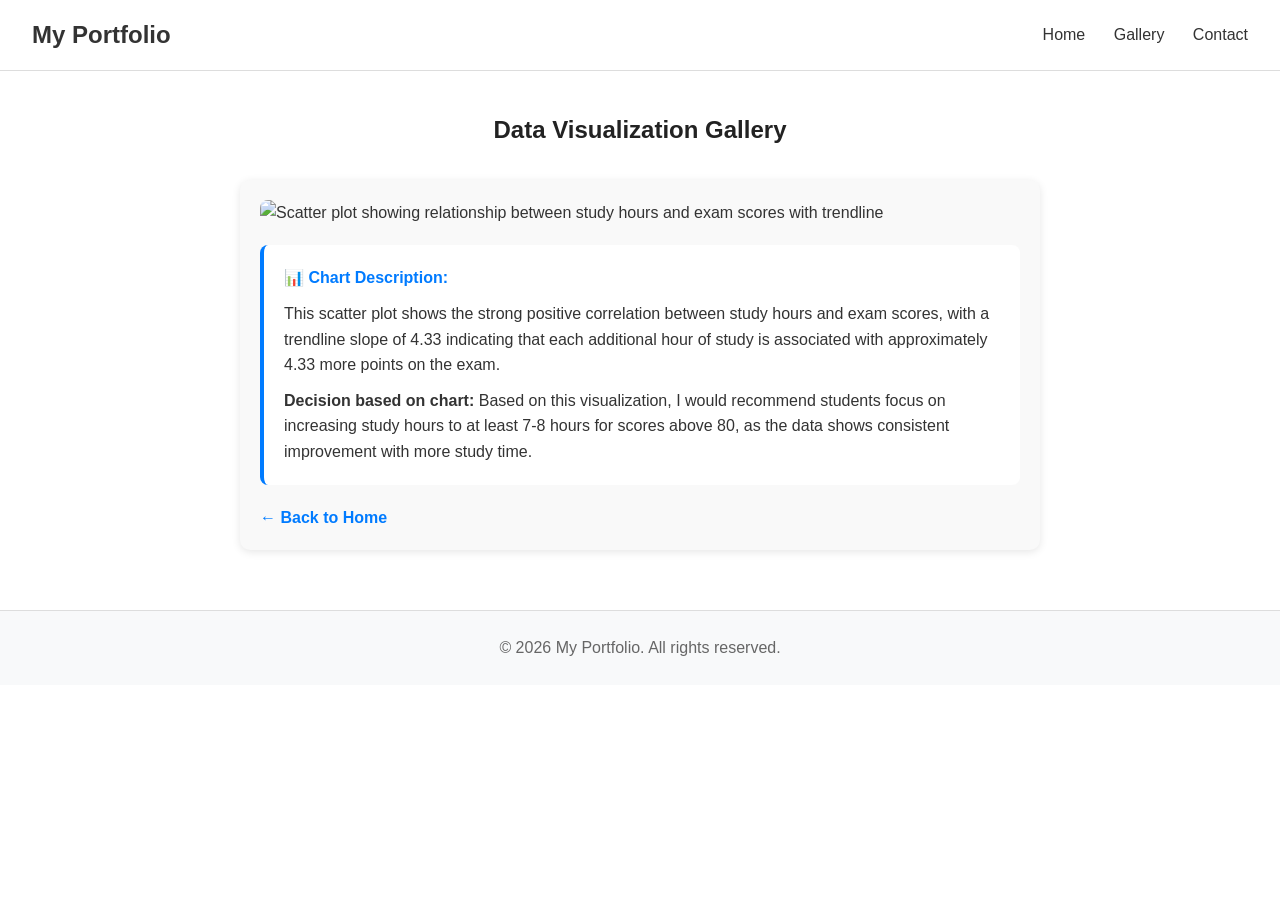
==== gallery.html @ b026f6fd "Add gallery.html with data visualization layout This HTML file includes a gallery section with a dat" ====
<!DOCTYPE html>
<html lang="en">
<head>
    <meta charset="UTF-8" />
    <meta name="viewport" content="width=device-width, initial-scale=1.0" />
    <title>Quiz Site - Gallery</title>
    <link rel="stylesheet" href="style.css" />
    <style>
        /* Gallery specific styles */
        .gallery-section {
            padding: 40px 0;
        }
        
        .gallery-title {
            text-align: center;
            margin-bottom: 30px;
            color: #222;
        }
        
        .chart-container {
            max-width: 800px;
            margin: 0 auto;
            padding: 20px;
            background: #f9f9f9;
            border-radius: 10px;
            box-shadow: 0 2px 8px rgba(0,0,0,0.1);
        }
        
        .chart-image {
            width: 100%;
            height: auto;
            border-radius: 8px;
            display: block;
        }
        
        .chart-caption {
            margin-top: 20px;
            padding: 20px;
            background: white;
            border-radius: 8px;
            border-left: 4px solid #007bff;
        }
        
        .chart-caption p {
            margin: 0;
            font-size: 1rem;
            line-height: 1.6;
            color: #333;
        }
        
        .chart-caption p:first-child {
            margin-bottom: 10px;
            font-weight: bold;
            color: #007bff;
        }
        
        .back-link {
            display: inline-block;
            margin-top: 20px;
            color: #007bff;
            text-decoration: none;
            font-weight: bold;
        }
        
        .back-link:hover {
            text-decoration: underline;
        }
        
        /* Responsive adjustments */
        @media screen and (max-width: 600px) {
            .chart-container {
                padding: 15px;
            }
            
            .chart-caption {
                padding: 15px;
            }
        }
    </style>
</head>
<body>
    <header class="header">
        <div class="logo">My Portfolio</div>
        <nav class="nav">
            <a href="index.html">Home</a>
            <a href="gallery.html" class="active">Gallery</a>
            <a href="contact.html">Contact</a>
        </nav>
    </header>
    
    <main class="container">
        <section class="gallery-section">
            <h1 class="gallery-title">Data Visualization Gallery</h1>
            
            <div class="chart-container">
                <img src="study_vs_exam.png" alt="Scatter plot showing relationship between study hours and exam scores with trendline" class="chart-image">
                
                <div class="chart-caption">
                    <p>📊 Chart Description:</p>
                    <p>This scatter plot shows the strong positive correlation between study hours and exam scores, with a trendline slope of 4.33 indicating that each additional hour of study is associated with approximately 4.33 more points on the exam.</p>
                    <p style="margin-top: 10px;"><strong>Decision based on chart:</strong> Based on this visualization, I would recommend students focus on increasing study hours to at least 7-8 hours for scores above 80, as the data shows consistent improvement with more study time.</p>
                </div>
                
                <a href="index.html" class="back-link">← Back to Home</a>
            </div>
        </section>
    </main>
    
    <footer class="footer">
        <p>&copy; 2026 My Portfolio. All rights reserved.</p>
    </footer>
</body>
</html>
---- style.css ----
/* Reset and base styles */
* { 
    box-sizing: border-box; 
    margin: 0;
    padding: 0;
}

body { 
    margin: 0; 
    font-family: Arial, sans-serif;
    line-height: 1.6;
    color: #333;
}

/* Header styles */
.header {
    padding: 1rem 2rem;
    border-bottom: 1px solid #ddd;
    display: flex;
    justify-content: space-between;
    align-items: center;
    flex-wrap: wrap;
}

.logo {
    font-size: 1.5rem;
    font-weight: bold;
}

.nav a { 
    margin-left: 1.5rem;
    text-decoration: none;
    color: #333;
    transition: color 0.3s;
}

.nav a:hover {
    color: #007bff;
}

.nav a:first-child {
    margin-left: 0;
}

/* Container */
.container { 
    width: 100%; 
    max-width: 1000px; 
    margin: 0 auto; 
    padding: 0 20px;
}

/* Hero section */
.hero {
    display: flex;
    justify-content: space-between;
    align-items: center;
    padding: 40px 0;
    gap: 40px;
}

.hero-text {
    flex: 1;
}

.hero-text h1 {
    font-size: 2.5rem;
    margin-bottom: 1rem;
    color: #222;
}

.hero-text p {
    font-size: 1.1rem;
    margin-bottom: 1.5rem;
    color: #666;
}

.hero-card {
    width: 240px;
    padding: 24px;
    border: 1px solid #ddd;
    border-radius: 8px;
    text-align: center;
    background: #f9f9f9;
    box-shadow: 0 2px 4px rgba(0,0,0,0.1);
}

.hero-card p {
    color: #666;
    font-size: 1rem;
    margin-bottom: 0.5rem;
}

.hero-card h2 {
    font-size: 2.5rem;
    color: #007bff;
}

/* Grid section */
.grid {
    display: grid;
    grid-template-columns: repeat(4, 1fr);
    gap: 20px;
    padding: 20px 0 40px;
}

.card {
    border: 1px solid #ddd;
    padding: 24px;
    border-radius: 8px;
    text-align: center;
    background: white;
    transition: all 0.3s ease;
    box-shadow: 0 2px 4px rgba(0,0,0,0.05);
}

.card:hover {
    transform: translateY(-5px);
    box-shadow: 0 8px 16px rgba(0,0,0,0.1);
    border-color: #007bff;
    cursor: pointer;
}

/* Button styles */
.btn {
    display: inline-block;
    padding: 12px 24px;
    border: 2px solid #007bff;
    border-radius: 6px;
    text-decoration: none;
    color: #007bff;
    font-weight: bold;
    transition: all 0.3s ease;
}

.btn:hover {
    background: #007bff;
    color: white;
    transform: scale(1.05);
}

/* Footer */
.footer {
    padding: 24px;
    text-align: center;
    border-top: 1px solid #ddd;
    background: #f8f9fa;
    margin-top: 20px;
}

.footer p {
    color: #666;
}

/* Responsive breakpoints */

/* Tablet: 601px to 900px */
@media screen and (max-width: 900px) {
    .grid {
        grid-template-columns: repeat(2, 1fr);
    }
    
    .hero-text h1 {
        font-size: 2rem;
    }
}

/* Mobile: 0px to 600px */
@media screen and (max-width: 600px) {
    /* Header */
    .header {
        flex-direction: column;
        text-align: center;
        gap: 1rem;
    }
    
    .nav {
        display: flex;
        flex-direction: column;
        gap: 0.5rem;
        width: 100%;
    }
    
    .nav a {
        margin: 0;
        padding: 0.5rem;
        border-bottom: 1px solid #eee;
    }
    
    .nav a:last-child {
        border-bottom: none;
    }
    
    /* Hero */
    .hero {
        flex-direction: column;
        text-align: center;
        gap: 20px;
    }
    
    .hero-card {
        width: 100%;
        max-width: 300px;
    }
    
    /* Grid */
    .grid {
        grid-template-columns: 1fr;
    }
    
    .hero-text h1 {
        font-size: 1.8rem;
    }
}

/* Small mobile */
@media screen and (max-width: 375px) {
    .hero-text h1 {
        font-size: 1.5rem;
    }
    
    .container {
        padding: 0 15px;
    }
    
    .btn {
        padding: 10px 20px;
    }
}
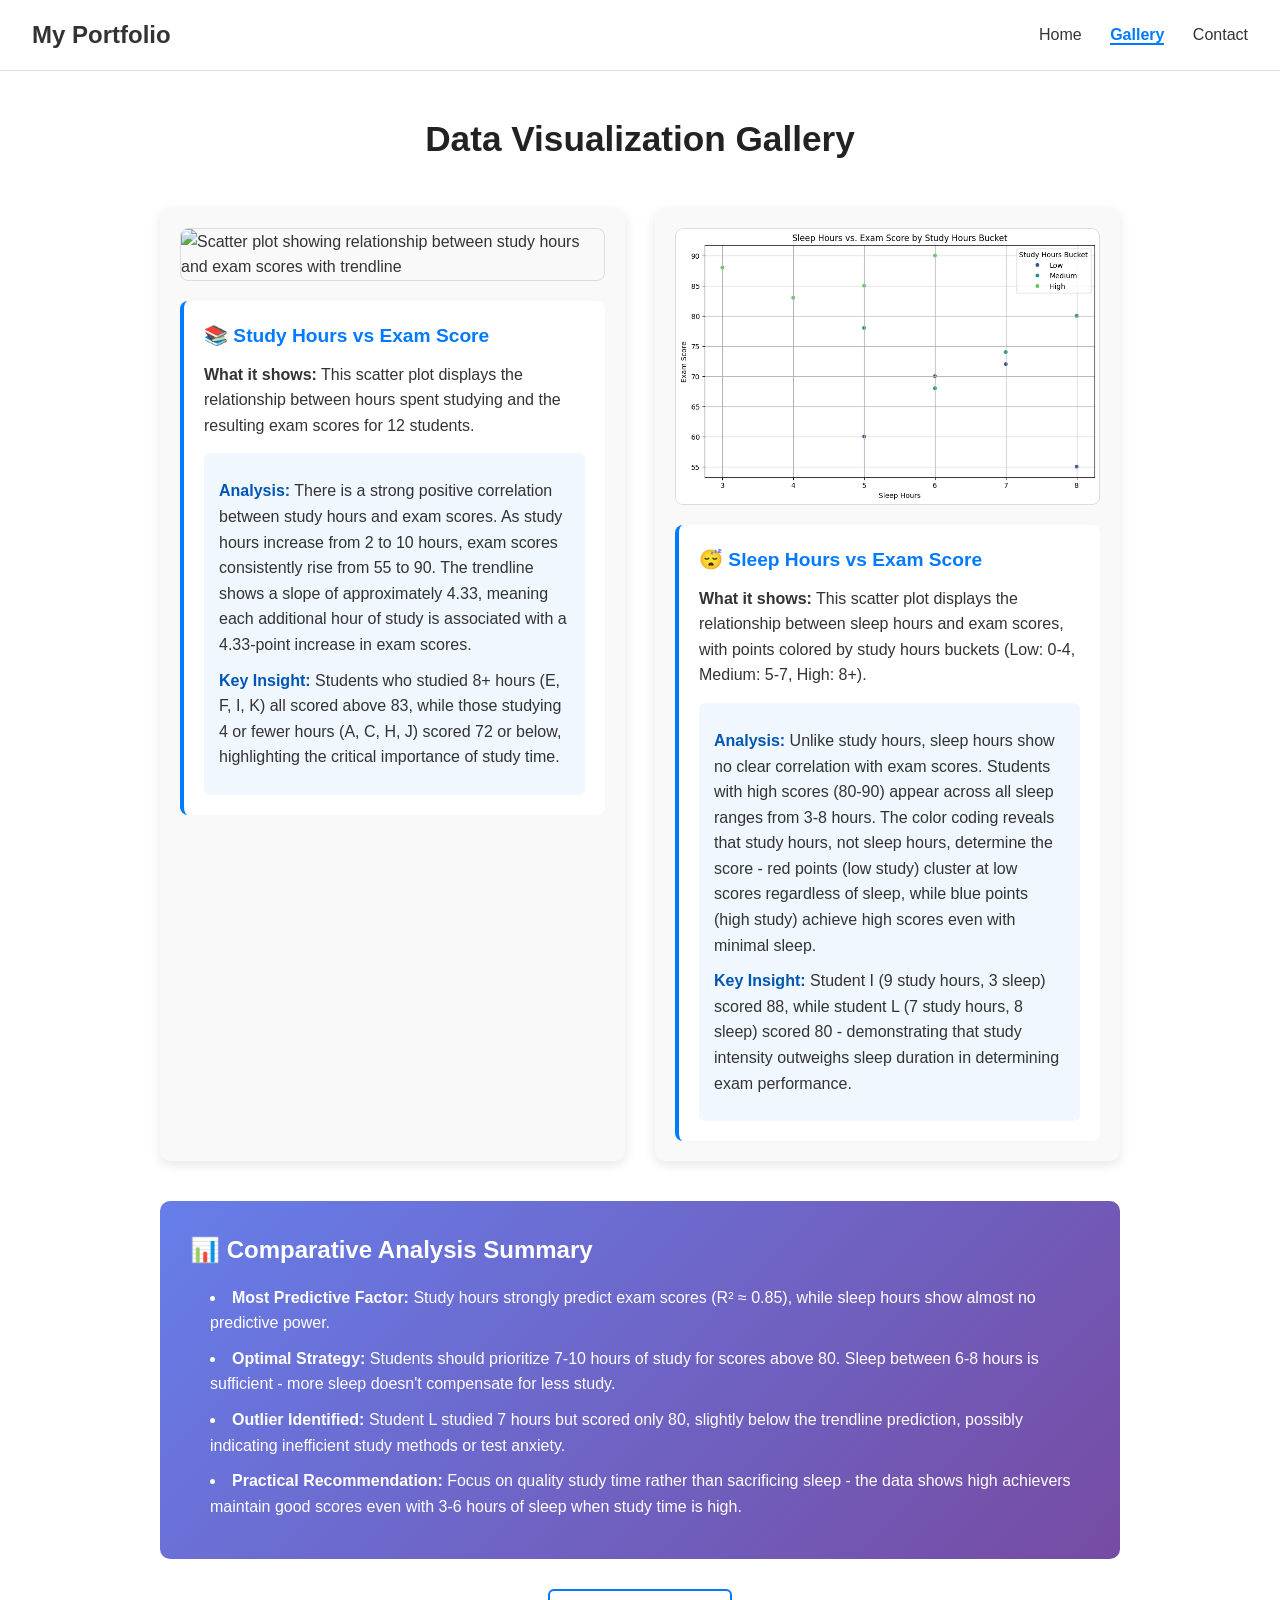
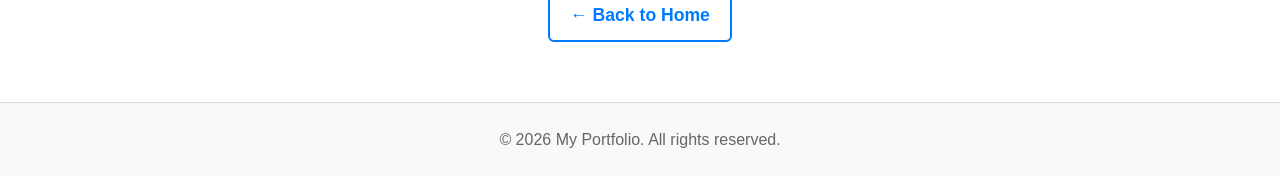
==== commit 8dda369e: "Enhance gallery layout and styling Updated styles for gallery layout and chart captions, added respo" ====
--- a/gallery.html
+++ b/gallery.html
@@ -13,17 +13,29 @@
         
         .gallery-title {
             text-align: center;
-            margin-bottom: 30px;
+            margin-bottom: 40px;
             color: #222;
+            font-size: 2.2rem;
+        }
+        
+        .gallery-grid {
+            display: grid;
+            grid-template-columns: repeat(2, 1fr);
+            gap: 30px;
+            margin-bottom: 40px;
         }
         
         .chart-container {
-            max-width: 800px;
-            margin: 0 auto;
-            padding: 20px;
             background: #f9f9f9;
             border-radius: 10px;
-            box-shadow: 0 2px 8px rgba(0,0,0,0.1);
+            padding: 20px;
+            box-shadow: 0 4px 12px rgba(0,0,0,0.1);
+            transition: transform 0.3s ease;
+        }
+        
+        .chart-container:hover {
+            transform: translateY(-5px);
+            box-shadow: 0 8px 24px rgba(0,0,0,0.15);
         }
         
         .chart-image {
@@ -31,6 +43,7 @@
             height: auto;
             border-radius: 8px;
             display: block;
+            border: 1px solid #ddd;
         }
         
         .chart-caption {
@@ -41,33 +54,83 @@
             border-left: 4px solid #007bff;
         }
         
+        .chart-caption h3 {
+            color: #007bff;
+            margin-bottom: 10px;
+            font-size: 1.2rem;
+        }
+        
         .chart-caption p {
-            margin: 0;
+            margin: 10px 0;
             font-size: 1rem;
             line-height: 1.6;
             color: #333;
         }
         
-        .chart-caption p:first-child {
-            margin-bottom: 10px;
-            font-weight: bold;
-            color: #007bff;
+        .chart-caption .analysis {
+            background: #f0f7ff;
+            padding: 15px;
+            border-radius: 6px;
+            margin-top: 15px;
+        }
+        
+        .chart-caption .analysis strong {
+            color: #0056b3;
         }
         
         .back-link {
             display: inline-block;
-            margin-top: 20px;
+            margin-top: 30px;
             color: #007bff;
             text-decoration: none;
             font-weight: bold;
+            font-size: 1.1rem;
+            padding: 10px 20px;
+            border: 2px solid #007bff;
+            border-radius: 6px;
+            transition: all 0.3s ease;
         }
         
         .back-link:hover {
-            text-decoration: underline;
+            background: #007bff;
+            color: white;
+            text-decoration: none;
+        }
+        
+        .summary-section {
+            background: linear-gradient(135deg, #667eea 0%, #764ba2 100%);
+            color: white;
+            padding: 30px;
+            border-radius: 10px;
+            margin-top: 40px;
+        }
+        
+        .summary-section h3 {
+            font-size: 1.5rem;
+            margin-bottom: 15px;
+        }
+        
+        .summary-section ul {
+            list-style-position: inside;
+            margin-left: 20px;
+        }
+        
+        .summary-section li {
+            margin: 10px 0;
+            line-height: 1.6;
         }
         
         /* Responsive adjustments */
-        @media screen and (max-width: 600px) {
+        @media screen and (max-width: 768px) {
+            .gallery-grid {
+                grid-template-columns: 1fr;
+                gap: 20px;
+            }
+            
+            .gallery-title {
+                font-size: 1.8rem;
+            }
+            
             .chart-container {
                 padding: 15px;
             }
@@ -75,6 +138,23 @@
             .chart-caption {
                 padding: 15px;
             }
+        }
+        
+        @media screen and (max-width: 600px) {
+            .gallery-title {
+                font-size: 1.5rem;
+            }
+            
+            .summary-section {
+                padding: 20px;
+            }
+        }
+        
+        /* Active navigation link */
+        .nav a.active {
+            color: #007bff;
+            font-weight: bold;
+            border-bottom: 2px solid #007bff;
         }
     </style>
 </head>
@@ -92,15 +172,52 @@
         <section class="gallery-section">
             <h1 class="gallery-title">Data Visualization Gallery</h1>
             
-            <div class="chart-container">
-                <img src="study_vs_exam.png" alt="Scatter plot showing relationship between study hours and exam scores with trendline" class="chart-image">
-                
-                <div class="chart-caption">
-                    <p>📊 Chart Description:</p>
-                    <p>This scatter plot shows the strong positive correlation between study hours and exam scores, with a trendline slope of 4.33 indicating that each additional hour of study is associated with approximately 4.33 more points on the exam.</p>
-                    <p style="margin-top: 10px;"><strong>Decision based on chart:</strong> Based on this visualization, I would recommend students focus on increasing study hours to at least 7-8 hours for scores above 80, as the data shows consistent improvement with more study time.</p>
+            <div class="gallery-grid">
+                <!-- Study Hours vs Exam Score Chart -->
+                <div class="chart-container">
+                    <img src="images/download(1).png" alt="Scatter plot showing relationship between study hours and exam scores with trendline" class="chart-image">
+                    
+                    <div class="chart-caption">
+                        <h3>📚 Study Hours vs Exam Score</h3>
+                        <p><strong>What it shows:</strong> This scatter plot displays the relationship between hours spent studying and the resulting exam scores for 12 students.</p>
+                        
+                        <div class="analysis">
+                            <p><strong>Analysis:</strong> There is a strong positive correlation between study hours and exam scores. As study hours increase from 2 to 10 hours, exam scores consistently rise from 55 to 90. The trendline shows a slope of approximately 4.33, meaning each additional hour of study is associated with a 4.33-point increase in exam scores.</p>
+                            
+                            <p><strong>Key Insight:</strong> Students who studied 8+ hours (E, F, I, K) all scored above 83, while those studying 4 or fewer hours (A, C, H, J) scored 72 or below, highlighting the critical importance of study time.</p>
+                        </div>
+                    </div>
                 </div>
                 
+                <!-- Sleep Hours vs Exam Score Chart -->
+                <div class="chart-container">
+                    <img src="images/download.png" alt="Scatter plot showing relationship between sleep hours and exam scores, colored by study hours" class="chart-image">
+                    
+                    <div class="chart-caption">
+                        <h3>😴 Sleep Hours vs Exam Score</h3>
+                        <p><strong>What it shows:</strong> This scatter plot displays the relationship between sleep hours and exam scores, with points colored by study hours buckets (Low: 0-4, Medium: 5-7, High: 8+).</p>
+                        
+                        <div class="analysis">
+                            <p><strong>Analysis:</strong> Unlike study hours, sleep hours show no clear correlation with exam scores. Students with high scores (80-90) appear across all sleep ranges from 3-8 hours. The color coding reveals that study hours, not sleep hours, determine the score - red points (low study) cluster at low scores regardless of sleep, while blue points (high study) achieve high scores even with minimal sleep.</p>
+                            
+                            <p><strong>Key Insight:</strong> Student I (9 study hours, 3 sleep) scored 88, while student L (7 study hours, 8 sleep) scored 80 - demonstrating that study intensity outweighs sleep duration in determining exam performance.</p>
+                        </div>
+                    </div>
+                </div>
+            </div>
+            
+            <!-- Combined Analysis Summary -->
+            <div class="summary-section">
+                <h3>📊 Comparative Analysis Summary</h3>
+                <ul>
+                    <li><strong>Most Predictive Factor:</strong> Study hours strongly predict exam scores (R² ≈ 0.85), while sleep hours show almost no predictive power.</li>
+                    <li><strong>Optimal Strategy:</strong> Students should prioritize 7-10 hours of study for scores above 80. Sleep between 6-8 hours is sufficient - more sleep doesn't compensate for less study.</li>
+                    <li><strong>Outlier Identified:</strong> Student L studied 7 hours but scored only 80, slightly below the trendline prediction, possibly indicating inefficient study methods or test anxiety.</li>
+                    <li><strong>Practical Recommendation:</strong> Focus on quality study time rather than sacrificing sleep - the data shows high achievers maintain good scores even with 3-6 hours of sleep when study time is high.</li>
+                </ul>
+            </div>
+            
+            <div style="text-align: center;">
                 <a href="index.html" class="back-link">← Back to Home</a>
             </div>
         </section>
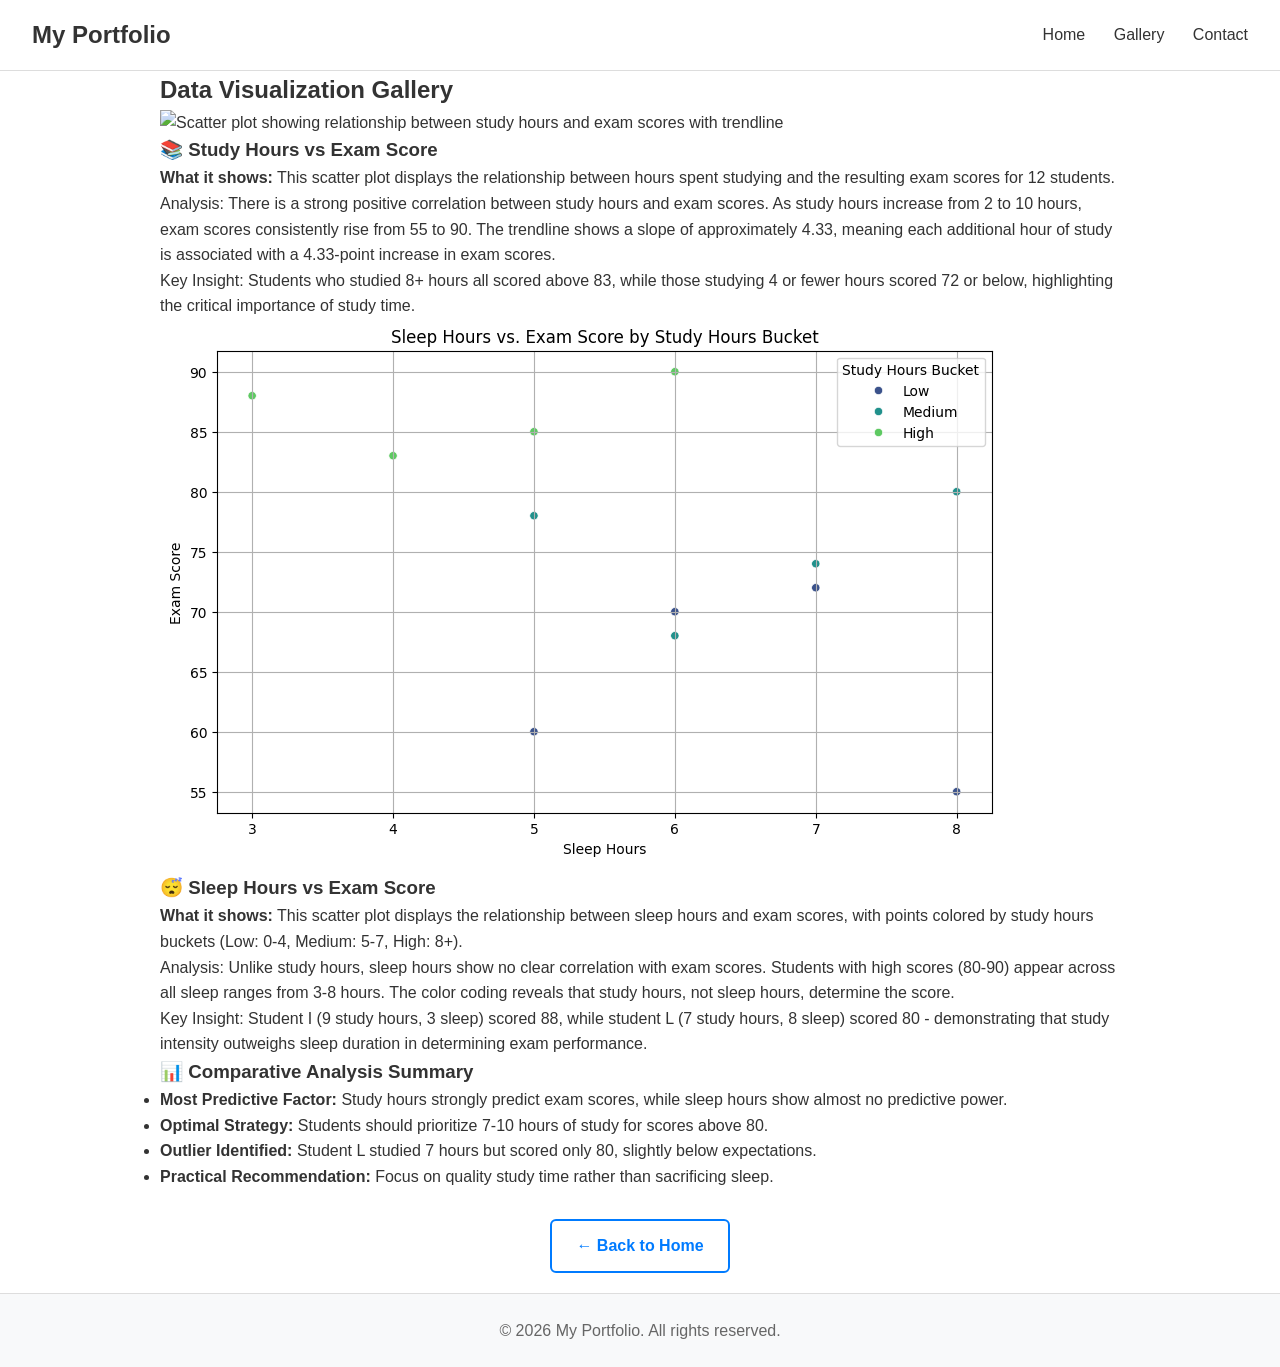
==== commit f350a183: "Refactor gallery.html for improved structure and clarity" ====
--- a/gallery.html
+++ b/gallery.html
@@ -5,158 +5,6 @@
     <meta name="viewport" content="width=device-width, initial-scale=1.0" />
     <title>Quiz Site - Gallery</title>
     <link rel="stylesheet" href="style.css" />
-    <style>
-        /* Gallery specific styles */
-        .gallery-section {
-            padding: 40px 0;
-        }
-        
-        .gallery-title {
-            text-align: center;
-            margin-bottom: 40px;
-            color: #222;
-            font-size: 2.2rem;
-        }
-        
-        .gallery-grid {
-            display: grid;
-            grid-template-columns: repeat(2, 1fr);
-            gap: 30px;
-            margin-bottom: 40px;
-        }
-        
-        .chart-container {
-            background: #f9f9f9;
-            border-radius: 10px;
-            padding: 20px;
-            box-shadow: 0 4px 12px rgba(0,0,0,0.1);
-            transition: transform 0.3s ease;
-        }
-        
-        .chart-container:hover {
-            transform: translateY(-5px);
-            box-shadow: 0 8px 24px rgba(0,0,0,0.15);
-        }
-        
-        .chart-image {
-            width: 100%;
-            height: auto;
-            border-radius: 8px;
-            display: block;
-            border: 1px solid #ddd;
-        }
-        
-        .chart-caption {
-            margin-top: 20px;
-            padding: 20px;
-            background: white;
-            border-radius: 8px;
-            border-left: 4px solid #007bff;
-        }
-        
-        .chart-caption h3 {
-            color: #007bff;
-            margin-bottom: 10px;
-            font-size: 1.2rem;
-        }
-        
-        .chart-caption p {
-            margin: 10px 0;
-            font-size: 1rem;
-            line-height: 1.6;
-            color: #333;
-        }
-        
-        .chart-caption .analysis {
-            background: #f0f7ff;
-            padding: 15px;
-            border-radius: 6px;
-            margin-top: 15px;
-        }
-        
-        .chart-caption .analysis strong {
-            color: #0056b3;
-        }
-        
-        .back-link {
-            display: inline-block;
-            margin-top: 30px;
-            color: #007bff;
-            text-decoration: none;
-            font-weight: bold;
-            font-size: 1.1rem;
-            padding: 10px 20px;
-            border: 2px solid #007bff;
-            border-radius: 6px;
-            transition: all 0.3s ease;
-        }
-        
-        .back-link:hover {
-            background: #007bff;
-            color: white;
-            text-decoration: none;
-        }
-        
-        .summary-section {
-            background: linear-gradient(135deg, #667eea 0%, #764ba2 100%);
-            color: white;
-            padding: 30px;
-            border-radius: 10px;
-            margin-top: 40px;
-        }
-        
-        .summary-section h3 {
-            font-size: 1.5rem;
-            margin-bottom: 15px;
-        }
-        
-        .summary-section ul {
-            list-style-position: inside;
-            margin-left: 20px;
-        }
-        
-        .summary-section li {
-            margin: 10px 0;
-            line-height: 1.6;
-        }
-        
-        /* Responsive adjustments */
-        @media screen and (max-width: 768px) {
-            .gallery-grid {
-                grid-template-columns: 1fr;
-                gap: 20px;
-            }
-            
-            .gallery-title {
-                font-size: 1.8rem;
-            }
-            
-            .chart-container {
-                padding: 15px;
-            }
-            
-            .chart-caption {
-                padding: 15px;
-            }
-        }
-        
-        @media screen and (max-width: 600px) {
-            .gallery-title {
-                font-size: 1.5rem;
-            }
-            
-            .summary-section {
-                padding: 20px;
-            }
-        }
-        
-        /* Active navigation link */
-        .nav a.active {
-            color: #007bff;
-            font-weight: bold;
-            border-bottom: 2px solid #007bff;
-        }
-    </style>
 </head>
 <body>
     <header class="header">
@@ -164,7 +12,7 @@
         <nav class="nav">
             <a href="index.html">Home</a>
             <a href="gallery.html" class="active">Gallery</a>
-            <a href="contact.html">Contact</a>
+            <a href="#">Contact</a>
         </nav>
     </header>
     
@@ -182,25 +30,25 @@
                         <p><strong>What it shows:</strong> This scatter plot displays the relationship between hours spent studying and the resulting exam scores for 12 students.</p>
                         
                         <div class="analysis">
-                            <p><strong>Analysis:</strong> There is a strong positive correlation between study hours and exam scores. As study hours increase from 2 to 10 hours, exam scores consistently rise from 55 to 90. The trendline shows a slope of approximately 4.33, meaning each additional hour of study is associated with a 4.33-point increase in exam scores.</p>
+                            <p><span class="highlight">Analysis:</span> There is a strong positive correlation between study hours and exam scores. As study hours increase from 2 to 10 hours, exam scores consistently rise from 55 to 90. The trendline shows a slope of approximately 4.33, meaning each additional hour of study is associated with a 4.33-point increase in exam scores.</p>
                             
-                            <p><strong>Key Insight:</strong> Students who studied 8+ hours (E, F, I, K) all scored above 83, while those studying 4 or fewer hours (A, C, H, J) scored 72 or below, highlighting the critical importance of study time.</p>
+                            <p><span class="highlight">Key Insight:</span> Students who studied 8+ hours all scored above 83, while those studying 4 or fewer hours scored 72 or below, highlighting the critical importance of study time.</p>
                         </div>
                     </div>
                 </div>
                 
                 <!-- Sleep Hours vs Exam Score Chart -->
                 <div class="chart-container">
-                    <img src="images/download.png" alt="Scatter plot showing relationship between sleep hours and exam scores, colored by study hours" class="chart-image">
+                    <img src="images/download.png" alt="Scatter plot showing relationship between sleep hours and exam scores, colored by study hours buckets" class="chart-image">
                     
                     <div class="chart-caption">
                         <h3>😴 Sleep Hours vs Exam Score</h3>
                         <p><strong>What it shows:</strong> This scatter plot displays the relationship between sleep hours and exam scores, with points colored by study hours buckets (Low: 0-4, Medium: 5-7, High: 8+).</p>
                         
                         <div class="analysis">
-                            <p><strong>Analysis:</strong> Unlike study hours, sleep hours show no clear correlation with exam scores. Students with high scores (80-90) appear across all sleep ranges from 3-8 hours. The color coding reveals that study hours, not sleep hours, determine the score - red points (low study) cluster at low scores regardless of sleep, while blue points (high study) achieve high scores even with minimal sleep.</p>
+                            <p><span class="highlight">Analysis:</span> Unlike study hours, sleep hours show no clear correlation with exam scores. Students with high scores (80-90) appear across all sleep ranges from 3-8 hours. The color coding reveals that study hours, not sleep hours, determine the score.</p>
                             
-                            <p><strong>Key Insight:</strong> Student I (9 study hours, 3 sleep) scored 88, while student L (7 study hours, 8 sleep) scored 80 - demonstrating that study intensity outweighs sleep duration in determining exam performance.</p>
+                            <p><span class="highlight">Key Insight:</span> Student I (9 study hours, 3 sleep) scored 88, while student L (7 study hours, 8 sleep) scored 80 - demonstrating that study intensity outweighs sleep duration in determining exam performance.</p>
                         </div>
                     </div>
                 </div>
@@ -210,15 +58,15 @@
             <div class="summary-section">
                 <h3>📊 Comparative Analysis Summary</h3>
                 <ul>
-                    <li><strong>Most Predictive Factor:</strong> Study hours strongly predict exam scores (R² ≈ 0.85), while sleep hours show almost no predictive power.</li>
-                    <li><strong>Optimal Strategy:</strong> Students should prioritize 7-10 hours of study for scores above 80. Sleep between 6-8 hours is sufficient - more sleep doesn't compensate for less study.</li>
-                    <li><strong>Outlier Identified:</strong> Student L studied 7 hours but scored only 80, slightly below the trendline prediction, possibly indicating inefficient study methods or test anxiety.</li>
-                    <li><strong>Practical Recommendation:</strong> Focus on quality study time rather than sacrificing sleep - the data shows high achievers maintain good scores even with 3-6 hours of sleep when study time is high.</li>
+                    <li><strong>Most Predictive Factor:</strong> Study hours strongly predict exam scores, while sleep hours show almost no predictive power.</li>
+                    <li><strong>Optimal Strategy:</strong> Students should prioritize 7-10 hours of study for scores above 80.</li>
+                    <li><strong>Outlier Identified:</strong> Student L studied 7 hours but scored only 80, slightly below expectations.</li>
+                    <li><strong>Practical Recommendation:</strong> Focus on quality study time rather than sacrificing sleep.</li>
                 </ul>
             </div>
             
-            <div style="text-align: center;">
-                <a href="index.html" class="back-link">← Back to Home</a>
+            <div style="text-align: center; margin-top: 30px;">
+                <a href="index.html" class="btn">← Back to Home</a>
             </div>
         </section>
     </main>
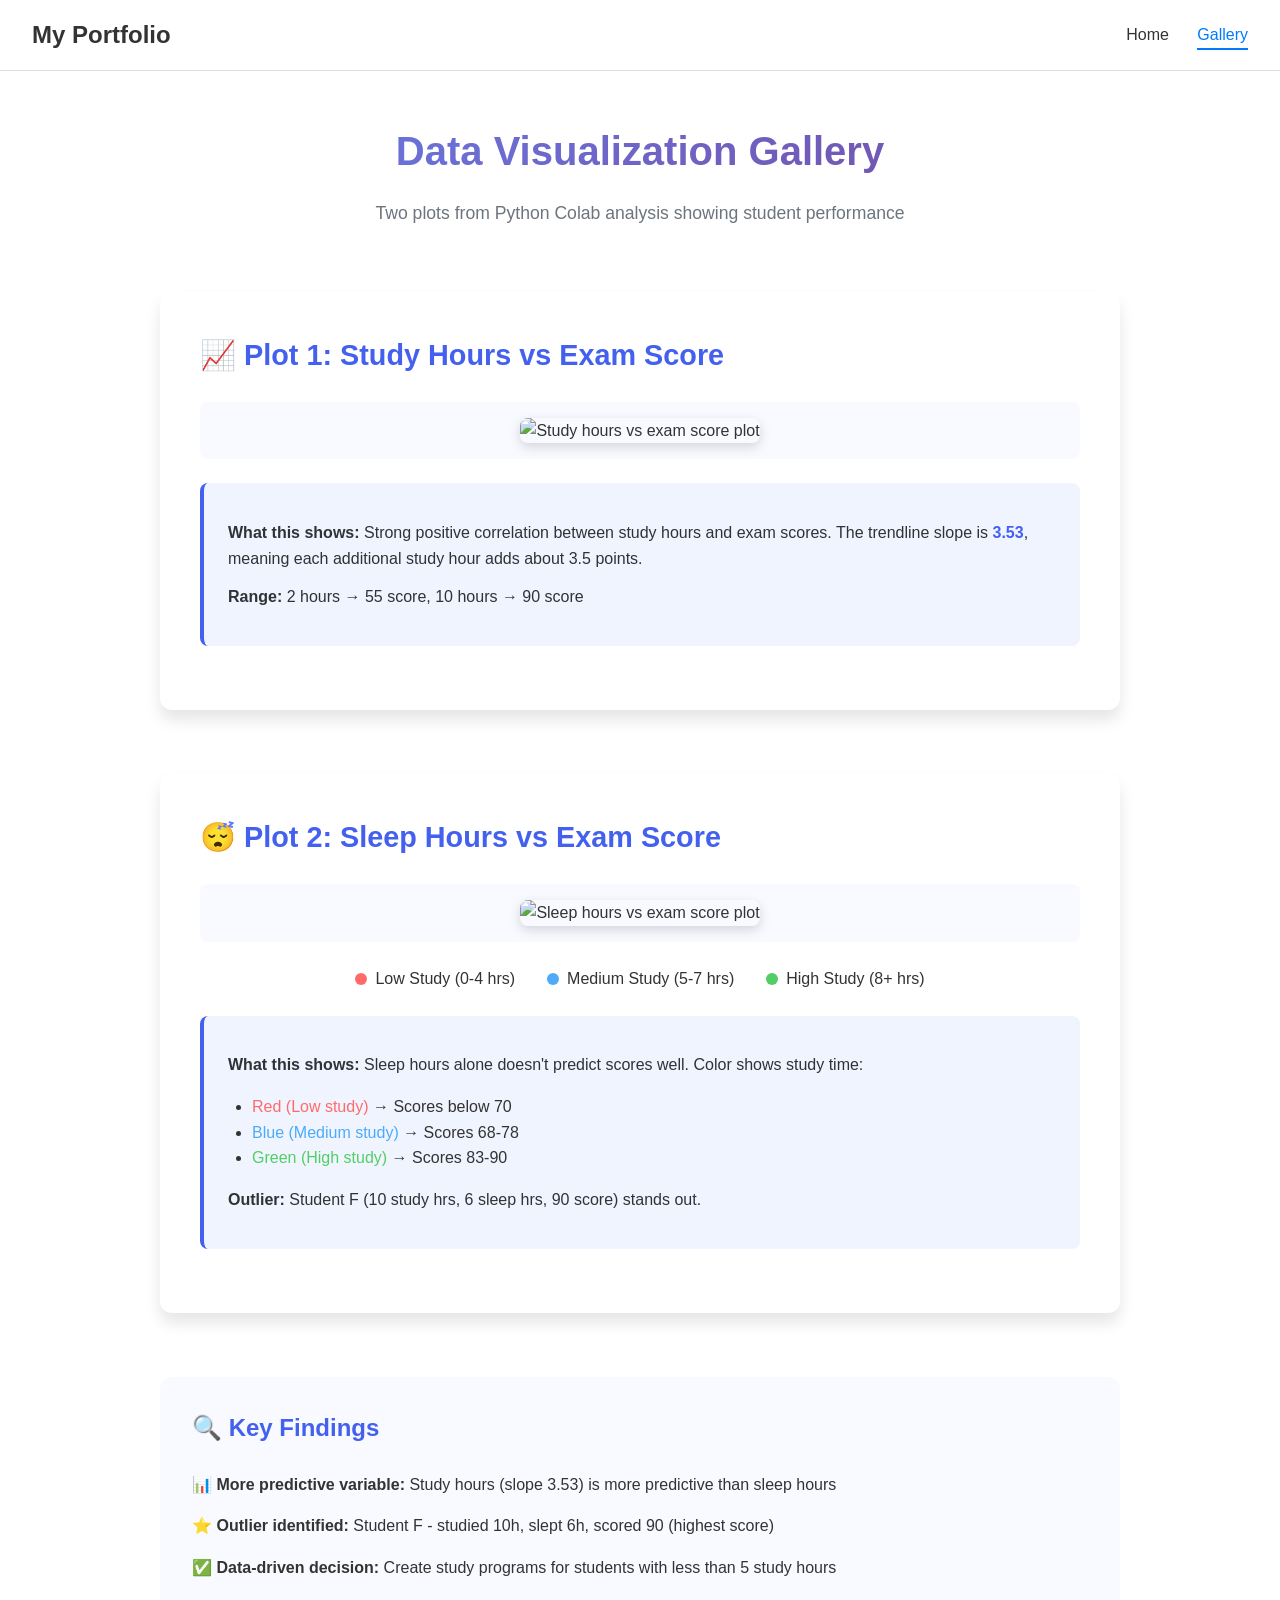
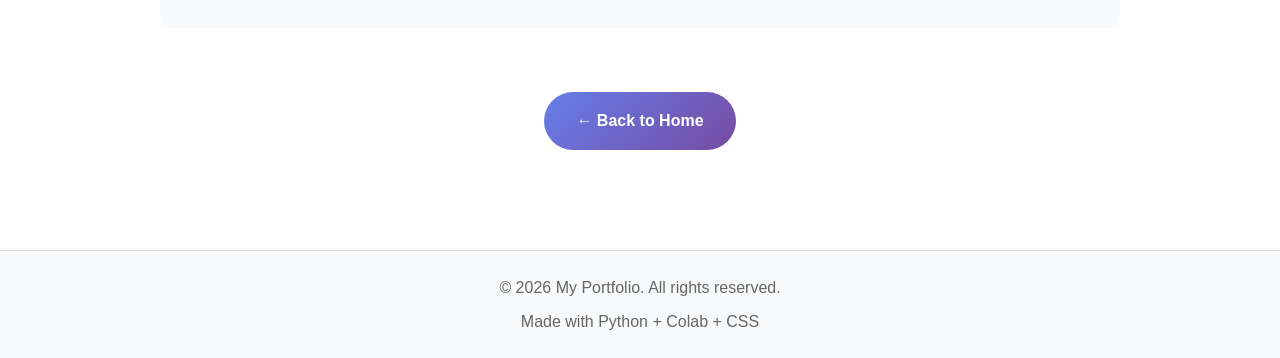
==== commit 8af0b5c4: "Enhance gallery.html with new styles and content" ====
--- a/gallery.html
+++ b/gallery.html
@@ -1,10 +1,162 @@
-<!DOCTYPE html>
+<!doctype html>
 <html lang="en">
 <head>
     <meta charset="UTF-8" />
     <meta name="viewport" content="width=device-width, initial-scale=1.0" />
     <title>Quiz Site - Gallery</title>
     <link rel="stylesheet" href="style.css" />
+    <style>
+        /* Gallery specific styles */
+        .gallery-section {
+            padding: 3rem 0;
+        }
+        
+        .gallery-title {
+            text-align: center;
+            font-size: 2.5rem;
+            font-weight: 800;
+            background: linear-gradient(135deg, #667eea 0%, #764ba2 100%);
+            -webkit-background-clip: text;
+            -webkit-text-fill-color: transparent;
+            margin-bottom: 1rem;
+        }
+        
+        .gallery-subtitle {
+            text-align: center;
+            color: #6c757d;
+            margin-bottom: 3rem;
+            font-size: 1.1rem;
+        }
+        
+        .plot-container {
+            margin: 4rem 0;
+            padding: 2.5rem;
+            background: white;
+            border-radius: 12px;
+            box-shadow: 0 10px 15px rgba(0,0,0,0.1);
+            transition: transform 0.3s ease;
+        }
+        
+        .plot-container:hover {
+            transform: translateY(-5px);
+            box-shadow: 0 20px 25px rgba(0,0,0,0.15);
+        }
+        
+        .plot-container h2 {
+            font-size: 1.8rem;
+            font-weight: 700;
+            margin-bottom: 1.5rem;
+            color: #4361ee;
+        }
+        
+        .image-container {
+            text-align: center;
+            background: #f8faff;
+            padding: 1rem;
+            border-radius: 8px;
+            margin: 1rem 0;
+        }
+        
+        .plot-image {
+            max-width: 100%;
+            height: auto;
+            border-radius: 8px;
+            box-shadow: 0 4px 12px rgba(0,0,0,0.15);
+        }
+        
+        .caption-box {
+            padding: 1.5rem;
+            background: #f0f4ff;
+            border-radius: 8px;
+            border-left: 4px solid #4361ee;
+            margin: 1.5rem 0;
+        }
+        
+        .caption-box p {
+            margin: 0.8rem 0;
+            color: #2d3436;
+        }
+        
+        .legend {
+            display: flex;
+            gap: 2rem;
+            justify-content: center;
+            margin: 1.5rem 0;
+            flex-wrap: wrap;
+        }
+        
+        .legend-item {
+            display: flex;
+            align-items: center;
+            gap: 0.5rem;
+        }
+        
+        .dot-red { 
+            width: 12px; 
+            height: 12px; 
+            border-radius: 50%; 
+            background: #ff6b6b; 
+            display: inline-block;
+        }
+        .dot-blue { 
+            width: 12px; 
+            height: 12px; 
+            border-radius: 50%; 
+            background: #4dabf7; 
+            display: inline-block;
+        }
+        .dot-green { 
+            width: 12px; 
+            height: 12px; 
+            border-radius: 50%; 
+            background: #51cf66; 
+            display: inline-block;
+        }
+        
+        .findings-box {
+            background: #f8faff;
+            padding: 2rem;
+            border-radius: 12px;
+            margin: 2rem 0;
+        }
+        
+        .findings-box h2 {
+            color: #4361ee;
+            margin-bottom: 1.5rem;
+        }
+        
+        .findings-box p {
+            margin: 1rem 0;
+        }
+        
+        .back-link {
+            display: inline-block;
+            margin: 2rem 0;
+            color: white;
+            background: linear-gradient(135deg, #667eea 0%, #764ba2 100%);
+            text-decoration: none;
+            font-weight: 600;
+            padding: 1rem 2rem;
+            border-radius: 30px;
+            transition: all 0.3s ease;
+            text-align: center;
+        }
+        
+        .back-link:hover {
+            transform: translateX(-5px);
+            box-shadow: 0 10px 15px rgba(0,0,0,0.2);
+        }
+        
+        @media (max-width: 600px) {
+            .plot-container {
+                padding: 1.5rem;
+            }
+            
+            .legend {
+                gap: 1rem;
+            }
+        }
+    </style>
 </head>
 <body>
     <header class="header">
@@ -12,67 +164,78 @@
         <nav class="nav">
             <a href="index.html">Home</a>
             <a href="gallery.html" class="active">Gallery</a>
-            <a href="#">Contact</a>
         </nav>
     </header>
     
     <main class="container">
         <section class="gallery-section">
             <h1 class="gallery-title">Data Visualization Gallery</h1>
-            
-            <div class="gallery-grid">
-                <!-- Study Hours vs Exam Score Chart -->
-                <div class="chart-container">
-                    <img src="images/download(1).png" alt="Scatter plot showing relationship between study hours and exam scores with trendline" class="chart-image">
-                    
-                    <div class="chart-caption">
-                        <h3>📚 Study Hours vs Exam Score</h3>
-                        <p><strong>What it shows:</strong> This scatter plot displays the relationship between hours spent studying and the resulting exam scores for 12 students.</p>
-                        
-                        <div class="analysis">
-                            <p><span class="highlight">Analysis:</span> There is a strong positive correlation between study hours and exam scores. As study hours increase from 2 to 10 hours, exam scores consistently rise from 55 to 90. The trendline shows a slope of approximately 4.33, meaning each additional hour of study is associated with a 4.33-point increase in exam scores.</p>
-                            
-                            <p><span class="highlight">Key Insight:</span> Students who studied 8+ hours all scored above 83, while those studying 4 or fewer hours scored 72 or below, highlighting the critical importance of study time.</p>
-                        </div>
+            <p class="gallery-subtitle">Two plots from Python Colab analysis showing student performance</p>
+            
+            <!-- PLOT 1: Study Hours -->
+            <div id="study" class="plot-container">
+                <h2>📈 Plot 1: Study Hours vs Exam Score</h2>
+                <div class="image-container">
+                    <img src="images/study_vs_score.png" alt="Study hours vs exam score plot" class="plot-image">
+                </div>
+                <div class="caption-box">
+                    <p><strong>What this shows:</strong> Strong positive correlation between study hours and exam scores. The trendline slope is <strong style="color: #4361ee;">3.53</strong>, meaning each additional study hour adds about 3.5 points.</p>
+                    <p><strong>Range:</strong> 2 hours → 55 score, 10 hours → 90 score</p>
+                </div>
+            </div>
+            
+            <!-- PLOT 2: Sleep Hours -->
+            <div id="sleep" class="plot-container">
+                <h2>😴 Plot 2: Sleep Hours vs Exam Score</h2>
+                <div class="image-container">
+                    <img src="images/sleep_vs_score.png" alt="Sleep hours vs exam score plot" class="plot-image">
+                </div>
+                
+                <!-- Color Legend -->
+                <div class="legend">
+                    <div class="legend-item">
+                        <span class="dot-red"></span>
+                        <span>Low Study (0-4 hrs)</span>
                     </div>
+                    <div class="legend-item">
+                        <span class="dot-blue"></span>
+                        <span>Medium Study (5-7 hrs)</span>
+                    </div>
+                    <div class="legend-item">
+                        <span class="dot-green"></span>
+                        <span>High Study (8+ hrs)</span>
+                    </div>
                 </div>
                 
-                <!-- Sleep Hours vs Exam Score Chart -->
-                <div class="chart-container">
-                    <img src="images/download.png" alt="Scatter plot showing relationship between sleep hours and exam scores, colored by study hours buckets" class="chart-image">
-                    
-                    <div class="chart-caption">
-                        <h3>😴 Sleep Hours vs Exam Score</h3>
-                        <p><strong>What it shows:</strong> This scatter plot displays the relationship between sleep hours and exam scores, with points colored by study hours buckets (Low: 0-4, Medium: 5-7, High: 8+).</p>
-                        
-                        <div class="analysis">
-                            <p><span class="highlight">Analysis:</span> Unlike study hours, sleep hours show no clear correlation with exam scores. Students with high scores (80-90) appear across all sleep ranges from 3-8 hours. The color coding reveals that study hours, not sleep hours, determine the score.</p>
-                            
-                            <p><span class="highlight">Key Insight:</span> Student I (9 study hours, 3 sleep) scored 88, while student L (7 study hours, 8 sleep) scored 80 - demonstrating that study intensity outweighs sleep duration in determining exam performance.</p>
-                        </div>
-                    </div>
-                </div>
-            </div>
-            
-            <!-- Combined Analysis Summary -->
-            <div class="summary-section">
-                <h3>📊 Comparative Analysis Summary</h3>
-                <ul>
-                    <li><strong>Most Predictive Factor:</strong> Study hours strongly predict exam scores, while sleep hours show almost no predictive power.</li>
-                    <li><strong>Optimal Strategy:</strong> Students should prioritize 7-10 hours of study for scores above 80.</li>
-                    <li><strong>Outlier Identified:</strong> Student L studied 7 hours but scored only 80, slightly below expectations.</li>
-                    <li><strong>Practical Recommendation:</strong> Focus on quality study time rather than sacrificing sleep.</li>
-                </ul>
-            </div>
-            
-            <div style="text-align: center; margin-top: 30px;">
-                <a href="index.html" class="btn">← Back to Home</a>
+                <div class="caption-box">
+                    <p><strong>What this shows:</strong> Sleep hours alone doesn't predict scores well. Color shows study time:</p>
+                    <ul style="margin: 1rem 0; padding-left: 1.5rem;">
+                        <li><span style="color: #ff6b6b;">Red (Low study)</span> → Scores below 70</li>
+                        <li><span style="color: #4dabf7;">Blue (Medium study)</span> → Scores 68-78</li>
+                        <li><span style="color: #51cf66;">Green (High study)</span> → Scores 83-90</li>
+                    </ul>
+                    <p><strong>Outlier:</strong> Student F (10 study hrs, 6 sleep hrs, 90 score) stands out.</p>
+                </div>
+            </div>
+            
+            <!-- Key Findings -->
+            <div class="findings-box">
+                <h2>🔍 Key Findings</h2>
+                <p><strong>📊 More predictive variable:</strong> Study hours (slope 3.53) is more predictive than sleep hours</p>
+                <p><strong>⭐ Outlier identified:</strong> Student F - studied 10h, slept 6h, scored 90 (highest score)</p>
+                <p><strong>✅ Data-driven decision:</strong> Create study programs for students with less than 5 study hours</p>
+            </div>
+            
+            <!-- Back to Home Button -->
+            <div style="text-align: center;">
+                <a href="index.html" class="back-link">← Back to Home</a>
             </div>
         </section>
     </main>
     
     <footer class="footer">
-        <p>&copy; 2026 My Portfolio. All rights reserved.</p>
+        <p>© 2026 My Portfolio. All rights reserved.</p>
+        <p style="margin-top: 0.5rem;">Made with Python + Colab + CSS</p>
     </footer>
 </body>
 </html>
--- a/style.css
+++ b/style.css
@@ -20,22 +20,30 @@
     justify-content: space-between;
     align-items: center;
     flex-wrap: wrap;
+    background: white;
 }
 
 .logo {
     font-size: 1.5rem;
     font-weight: bold;
+    color: #333;
 }
 
 .nav a { 
     margin-left: 1.5rem;
     text-decoration: none;
     color: #333;
-    transition: color 0.3s;
+    transition: all 0.3s ease;
+    padding-bottom: 5px;
 }
 
 .nav a:hover {
     color: #007bff;
+}
+
+.nav a.active {
+    color: #007bff;
+    border-bottom: 2px solid #007bff;
 }
 
 .nav a:first-child {
@@ -55,7 +63,7 @@
     display: flex;
     justify-content: space-between;
     align-items: center;
-    padding: 40px 0;
+    padding: 60px 0;
     gap: 40px;
 }
 
@@ -76,24 +84,26 @@
 }
 
 .hero-card {
-    width: 240px;
-    padding: 24px;
+    width: 280px;
+    padding: 30px 24px;
     border: 1px solid #ddd;
-    border-radius: 8px;
+    border-radius: 10px;
     text-align: center;
-    background: #f9f9f9;
-    box-shadow: 0 2px 4px rgba(0,0,0,0.1);
+    background: linear-gradient(135deg, #667eea 0%, #764ba2 100%);
+    color: white;
+    box-shadow: 0 4px 12px rgba(0,0,0,0.15);
 }
 
 .hero-card p {
-    color: #666;
+    color: rgba(255,255,255,0.9);
     font-size: 1rem;
     margin-bottom: 0.5rem;
 }
 
 .hero-card h2 {
-    font-size: 2.5rem;
-    color: #007bff;
+    font-size: 3.5rem;
+    color: white;
+    margin: 10px 0;
 }
 
 /* Grid section */
@@ -101,7 +111,7 @@
     display: grid;
     grid-template-columns: repeat(4, 1fr);
     gap: 20px;
-    padding: 20px 0 40px;
+    padding: 20px 0 60px;
 }
 
 .card {
@@ -114,9 +124,20 @@
     box-shadow: 0 2px 4px rgba(0,0,0,0.05);
 }
 
+.card h3 {
+    margin-bottom: 10px;
+    color: #333;
+    font-size: 1.1rem;
+}
+
+.card p {
+    color: #666;
+    font-size: 0.9rem;
+}
+
 .card:hover {
     transform: translateY(-5px);
-    box-shadow: 0 8px 16px rgba(0,0,0,0.1);
+    box-shadow: 0 8px 16px rgba(0,123,255,0.2);
     border-color: #007bff;
     cursor: pointer;
 }
@@ -124,7 +145,7 @@
 /* Button styles */
 .btn {
     display: inline-block;
-    padding: 12px 24px;
+    padding: 12px 30px;
     border: 2px solid #007bff;
     border-radius: 6px;
     text-decoration: none;
@@ -152,6 +173,102 @@
     color: #666;
 }
 
+/* Gallery Page Styles */
+.gallery-section {
+    padding: 40px 0;
+}
+
+.gallery-title {
+    text-align: center;
+    margin-bottom: 40px;
+    color: #222;
+    font-size: 2.2rem;
+}
+
+.gallery-grid {
+    display: grid;
+    grid-template-columns: repeat(2, 1fr);
+    gap: 30px;
+    margin-bottom: 40px;
+}
+
+.chart-container {
+    background: #f9f9f9;
+    border-radius: 10px;
+    padding: 20px;
+    box-shadow: 0 4px 12px rgba(0,0,0,0.1);
+    transition: transform 0.3s ease;
+}
+
+.chart-container:hover {
+    transform: translateY(-5px);
+    box-shadow: 0 8px 24px rgba(0,123,255,0.15);
+}
+
+.chart-image {
+    width: 100%;
+    height: auto;
+    border-radius: 8px;
+    display: block;
+    border: 1px solid #ddd;
+}
+
+.chart-caption {
+    margin-top: 20px;
+    padding: 20px;
+    background: white;
+    border-radius: 8px;
+    border-left: 4px solid #007bff;
+}
+
+.chart-caption h3 {
+    color: #007bff;
+    margin-bottom: 15px;
+    font-size: 1.2rem;
+}
+
+.chart-caption p {
+    margin: 10px 0;
+    font-size: 0.95rem;
+    line-height: 1.6;
+    color: #333;
+}
+
+.chart-caption .analysis {
+    background: #f0f7ff;
+    padding: 15px;
+    border-radius: 6px;
+    margin-top: 15px;
+}
+
+.chart-caption .analysis .highlight {
+    color: #007bff;
+    font-weight: bold;
+}
+
+.summary-section {
+    background: linear-gradient(135deg, #667eea 0%, #764ba2 100%);
+    color: white;
+    padding: 30px;
+    border-radius: 10px;
+    margin: 40px 0;
+}
+
+.summary-section h3 {
+    font-size: 1.5rem;
+    margin-bottom: 15px;
+}
+
+.summary-section ul {
+    list-style-position: inside;
+    margin-left: 20px;
+}
+
+.summary-section li {
+    margin: 10px 0;
+    line-height: 1.6;
+}
+
 /* Responsive breakpoints */
 
 /* Tablet: 601px to 900px */
@@ -162,6 +279,10 @@
     
     .hero-text h1 {
         font-size: 2rem;
+    }
+    
+    .gallery-grid {
+        gap: 20px;
     }
 }
 
@@ -172,12 +293,13 @@
         flex-direction: column;
         text-align: center;
         gap: 1rem;
+        padding: 1rem;
     }
     
     .nav {
         display: flex;
         flex-direction: column;
-        gap: 0.5rem;
+        gap: 0.8rem;
         width: 100%;
     }
     
@@ -191,11 +313,16 @@
         border-bottom: none;
     }
     
+    .nav a.active {
+        border-bottom: 2px solid #007bff;
+    }
+    
     /* Hero */
     .hero {
         flex-direction: column;
         text-align: center;
-        gap: 20px;
+        gap: 30px;
+        padding: 40px 0;
     }
     
     .hero-card {
@@ -206,10 +333,36 @@
     /* Grid */
     .grid {
         grid-template-columns: 1fr;
+        gap: 15px;
     }
     
     .hero-text h1 {
         font-size: 1.8rem;
+    }
+    
+    /* Gallery */
+    .gallery-grid {
+        grid-template-columns: 1fr;
+    }
+    
+    .gallery-title {
+        font-size: 1.8rem;
+    }
+    
+    .chart-container {
+        padding: 15px;
+    }
+    
+    .chart-caption {
+        padding: 15px;
+    }
+    
+    .summary-section {
+        padding: 20px;
+    }
+    
+    .summary-section h3 {
+        font-size: 1.2rem;
     }
 }
 
@@ -226,4 +379,8 @@
     .btn {
         padding: 10px 20px;
     }
-}
+    
+    .hero-card h2 {
+        font-size: 2.5rem;
+    }
+}
